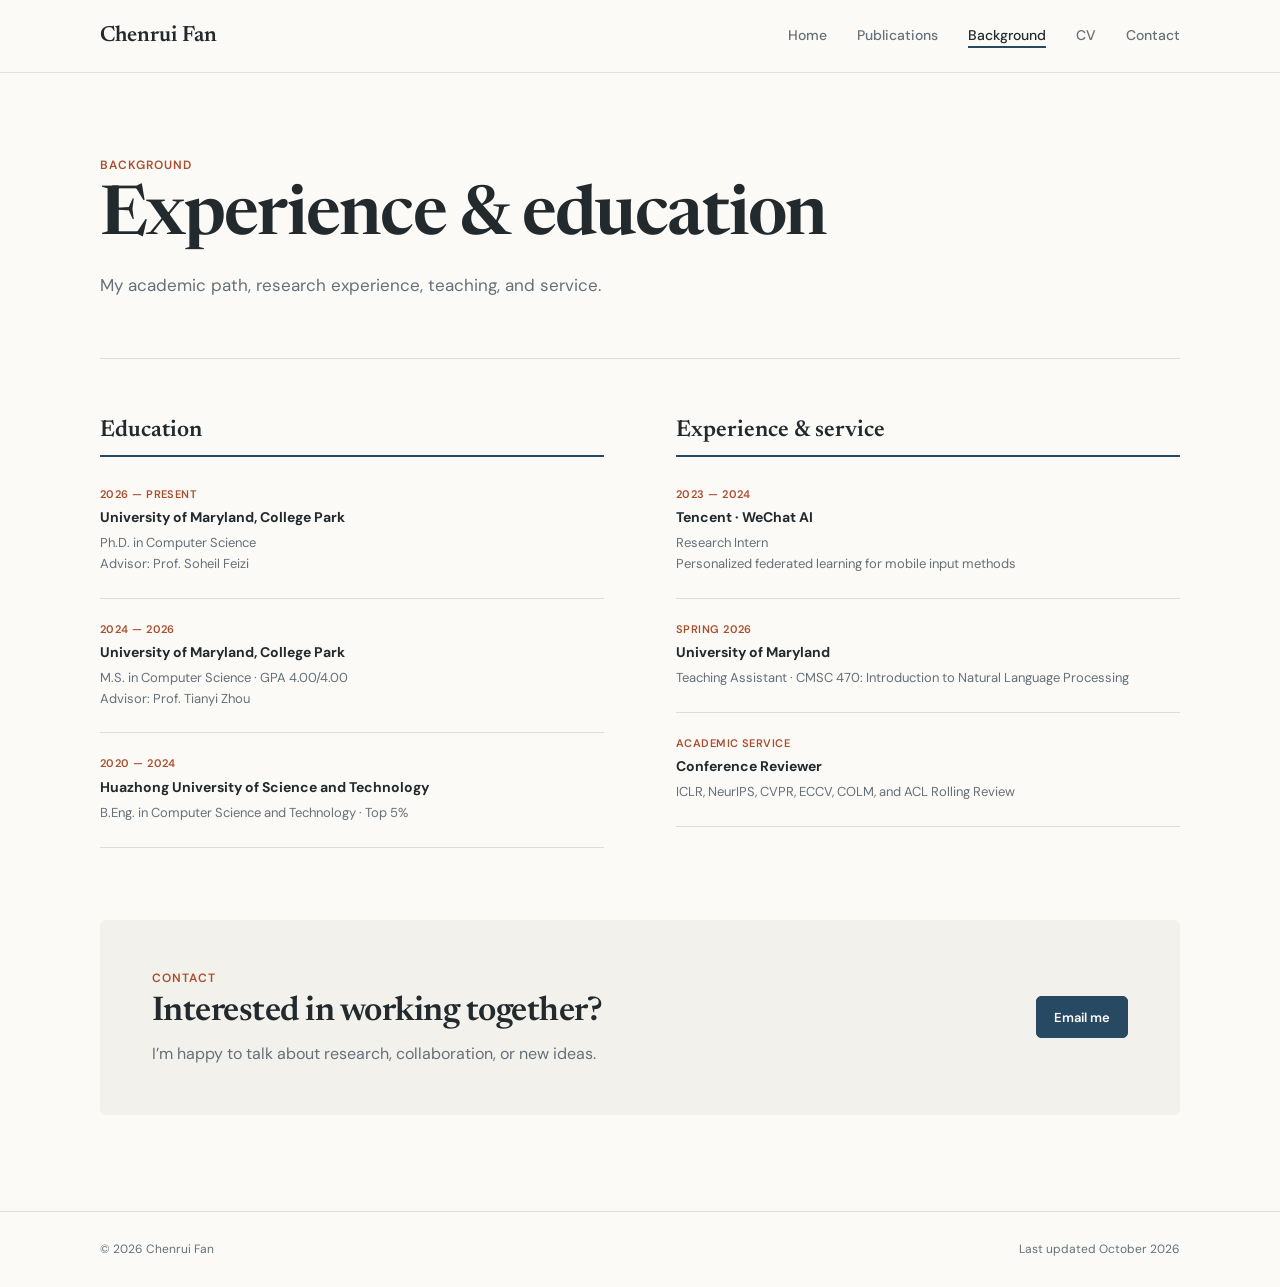
==== background.html @ 8d0bd859 "Deploy Chenrui Fan homepage" ====
<!doctype html>
<html lang="en">
  <head>
    <meta charset="UTF-8" />
    <meta name="viewport" content="width=device-width, initial-scale=1.0" />
    <meta name="description" content="Education, research experience, teaching, and academic service of Chenrui Fan." />
    <meta name="theme-color" content="#fbfaf7" />
    <title>Background · Chenrui Fan</title>
    <link rel="icon" href="data:image/svg+xml,%3Csvg xmlns='http://www.w3.org/2000/svg' viewBox='0 0 64 64'%3E%3Crect width='64' height='64' rx='12' fill='%23284962'/%3E%3Ctext x='32' y='41' text-anchor='middle' font-family='serif' font-size='30' fill='white'%3ECF%3C/text%3E%3C/svg%3E" />
    <link rel="preconnect" href="https://fonts.googleapis.com" />
    <link rel="preconnect" href="https://fonts.gstatic.com" crossorigin />
    <link href="https://fonts.googleapis.com/css2?family=DM+Sans:wght@400;500;600&family=Newsreader:opsz,wght@6..72,500;6..72,600&display=swap" rel="stylesheet" />
    <link rel="stylesheet" href="styles.css" />
  </head>
  <body>
    <header class="site-header">
      <div class="nav-wrap">
        <a class="site-name" href="index.html">Chenrui Fan</a>
        <button class="menu-button" type="button" aria-expanded="false" aria-controls="site-nav">Menu</button>
        <nav id="site-nav" aria-label="Primary navigation">
          <a href="index.html">Home</a>
          <a href="publications.html">Publications</a>
          <a class="active-page" href="background.html" aria-current="page">Background</a>
          <a href="cv.html">CV</a>
          <a href="contact.html">Contact</a>
        </nav>
      </div>
    </header>

    <main class="page-main">
      <header class="page-hero container">
        <p class="section-label">Background</p>
        <h1>Experience &amp; education</h1>
        <p>My academic path, research experience, teaching, and service.</p>
      </header>
      <section class="background-section container" aria-label="Experience and education">
        <div class="background-grid">
          <div>
            <h2 class="column-title">Education</h2>
            <article class="history-item"><div class="history-date">2026 — Present</div><h3>University of Maryland, College Park</h3><p>Ph.D. in Computer Science<br />Advisor: Prof. Soheil Feizi</p></article>
            <article class="history-item"><div class="history-date">2024 — 2026</div><h3>University of Maryland, College Park</h3><p>M.S. in Computer Science · GPA 4.00/4.00<br />Advisor: Prof. Tianyi Zhou</p></article>
            <article class="history-item"><div class="history-date">2020 — 2024</div><h3>Huazhong University of Science and Technology</h3><p>B.Eng. in Computer Science and Technology · Top 5%</p></article>
          </div>
          <div>
            <h2 class="column-title">Experience &amp; service</h2>
            <article class="history-item"><div class="history-date">2023 — 2024</div><h3>Tencent · WeChat AI</h3><p>Research Intern<br />Personalized federated learning for mobile input methods</p></article>
            <article class="history-item"><div class="history-date">Spring 2026</div><h3>University of Maryland</h3><p>Teaching Assistant · CMSC 470: Introduction to Natural Language Processing</p></article>
            <article class="history-item"><div class="history-date">Academic service</div><h3>Conference Reviewer</h3><p>ICLR, NeurIPS, CVPR, ECCV, COLM, and ACL Rolling Review</p></article>
          </div>
        </div>
      </section>
      <section class="contact container">
        <div><p class="section-label">Contact</p><h2>Interested in working together?</h2><p>I’m happy to talk about research, collaboration, or new ideas.</p></div>
        <button class="button primary" type="button" data-email-contact>Email me</button>
      </section>
    </main>
    <footer><div class="container"><span>© <span class="year"></span> Chenrui Fan</span><span>Last updated October 2026</span></div></footer>
    <script src="script.js"></script>
  </body>
</html>
---- styles.css ----
:root { --bg:#fbfaf7; --surface:#f3f1eb; --text:#222a2e; --muted:#667078; --accent:#284962; --accent-light:#e7eef2; --warm:#a94f2e; --deep-red:#8f2430; --border:#dcdedb; --serif:"Newsreader",Georgia,serif; --sans:"DM Sans",sans-serif; }
* { box-sizing:border-box; }
[hidden] { display:none!important; }
html { scroll-behavior:smooth; scroll-padding-top:92px; }
body { margin:0; color:var(--text); background:var(--bg); font:400 16px/1.7 var(--sans); -webkit-font-smoothing:antialiased; }
a { color:var(--accent); text-underline-offset:3px; text-decoration-thickness:1px; }
a:hover { color:var(--warm); }
img { max-width:100%; }
.container { width:min(1080px,calc(100% - 48px)); margin-inline:auto; }
.site-header { position:sticky; top:0; z-index:10; border-bottom:1px solid rgba(220,222,219,.9); background:rgba(251,250,247,.94); backdrop-filter:blur(12px); }
.nav-wrap { width:min(1080px,calc(100% - 48px)); min-height:72px; margin:auto; display:flex; align-items:center; justify-content:space-between; }
.site-name { color:var(--text); font:600 22px/1 var(--serif); text-decoration:none; }
nav { display:flex; gap:30px; }
nav a { color:var(--muted); font-size:14px; font-weight:500; text-decoration:none; }
nav a:hover { color:var(--accent); }
nav a.active-page { color:var(--text); box-shadow:inset 0 -2px var(--accent); }
.menu-button { display:none; border:0; background:none; color:var(--text); font:500 14px var(--sans); cursor:pointer; }
.intro { padding-top:88px; padding-bottom:64px; display:grid; grid-template-columns:315px minmax(0,1fr); gap:78px; align-items:start; }
.profile-photo { aspect-ratio:4/4.65; overflow:hidden; border-radius:5px; background:var(--surface); box-shadow:0 12px 30px rgba(35,42,46,.09); }
.profile-photo img { width:100%; height:100%; display:block; object-fit:cover; object-position:50% 43%; filter:saturate(.86); transition:filter .3s; }
.profile-photo:hover img { filter:saturate(1); }
.photo-caption { margin:12px 0 0; color:var(--muted); font-size:12px; }
.role { margin:4px 0 12px; color:var(--warm); font-size:13px; font-weight:600; letter-spacing:.06em; text-transform:uppercase; }
h1,h2,h3,h4,p { overflow-wrap:break-word; }
.intro h1 { margin:0 0 16px; font:600 clamp(46px,6vw,72px)/1.04 var(--serif); letter-spacing:-.025em; }
.lead { max-width:680px; margin:0 0 22px; color:#354047; font:500 clamp(23px,2.6vw,31px)/1.3 var(--serif); }
.intro-copy>p:not(.role):not(.lead) { max-width:680px; color:var(--muted); }
.availability-note { display:flex; align-items:center; gap:9px; margin-top:20px; color:var(--deep-red)!important; font-size:14px; font-weight:600; }
.availability-note span { width:8px; height:8px; flex:0 0 auto; border-radius:50%; background:var(--deep-red); box-shadow:0 0 0 4px rgba(143,36,48,.12); }
.primary-links { display:flex; flex-wrap:wrap; gap:10px; margin:30px 0 0; }
.button { display:inline-flex; align-items:center; justify-content:center; min-height:42px; padding:0 17px; border:1px solid var(--border); border-radius:5px; background:white; color:var(--text); font:600 13px var(--sans); text-decoration:none; cursor:pointer; transition:border-color .2s,color .2s,background .2s,transform .2s; }
.button:hover { border-color:var(--accent); color:var(--accent); transform:translateY(-1px); }
.button.primary { border-color:var(--accent); background:var(--accent); color:white; }
.button.primary:hover { border-color:#1e394d; background:#1e394d; color:white; }
.section { padding-top:72px; padding-bottom:80px; border-top:1px solid var(--border); }
.section-heading { display:grid; grid-template-columns:190px 1fr; gap:36px; margin-bottom:34px; }
.section-label { margin:7px 0 0; color:var(--warm); font-size:12px; font-weight:600; letter-spacing:.08em; text-transform:uppercase; }
.section-heading h2,.contact h2 { margin:0 0 8px; font:600 clamp(34px,4vw,45px)/1.15 var(--serif); letter-spacing:-.015em; }
.section-heading>div>p { max-width:650px; margin:0; color:var(--muted); }
.interest-list { display:grid; grid-template-columns:repeat(3,minmax(0,1fr)); gap:14px; }
.interest-list article { min-height:220px; display:flex; flex-direction:column; gap:20px; padding:24px; border:1px solid var(--border); border-radius:6px; background:var(--surface); transition:border-color .2s,transform .2s; }
.interest-list article:hover { border-color:#b9c3c9; transform:translateY(-2px); }
.interest-number { color:var(--warm); font-size:11px; font-weight:600; }
.interest-list h3 { margin:0 0 7px; font:600 25px/1.2 var(--serif); }
.interest-list p { margin:0; color:var(--muted); font-size:14px; line-height:1.6; }
.publication-tools { margin:0 0 18px 226px; }
.publication-filters { display:flex; flex-wrap:wrap; gap:7px; }
.publication-filters button { min-height:33px; padding:0 12px; border:1px solid var(--border); border-radius:4px; background:transparent; color:var(--muted); font:600 11px var(--sans); cursor:pointer; transition:background .2s,border-color .2s,color .2s; }
.publication-filters button:hover { border-color:var(--accent); color:var(--accent); }
.publication-filters button.active { border-color:var(--accent); background:var(--accent); color:white; }
.publication-status { min-height:20px; margin:10px 0 0; color:var(--muted); font-size:11px; }
.publication-list { margin-left:226px; border-top:1px solid var(--border); }
.publication { display:grid; grid-template-columns:145px 1fr; gap:24px; padding:28px 0; border-bottom:1px solid var(--border); }
.venue { display:flex; flex-direction:column; gap:4px; padding-top:3px; color:var(--muted); font-size:11px; line-height:1.45; }
.venue strong { color:var(--accent); font-size:12px; letter-spacing:.02em; }
.featured .venue span { color:var(--warm); font-weight:600; }
.publication h3 { margin:0 0 8px; font:600 22px/1.28 var(--serif); }
.publication h3 a { color:var(--text); text-decoration:none; }
.publication h3 a:hover { color:var(--accent); }
.publication-copy>p { margin:0; color:var(--muted); font-size:13px; line-height:1.55; }
.publication-copy b { color:var(--text); font-weight:600; }
.paper-links { display:flex; flex-wrap:wrap; gap:7px; align-items:center; margin-top:12px; }
.paper-links a,.paper-links span { padding:3px 8px; border-radius:3px; background:var(--accent-light); color:var(--accent); font-size:10px; font-weight:600; text-decoration:none; }
.paper-links a { background:var(--accent); color:white; }
.paper-links a:hover { background:var(--warm); color:white; }
.equal-note { color:var(--warm); }
.publication-expand { margin:20px 0 0 226px; }
.expand-publications { width:100%; min-height:44px; border:1px solid var(--border); border-radius:4px; background:transparent; color:var(--accent); font:600 12px var(--sans); cursor:pointer; transition:background .2s,border-color .2s; }
.expand-publications:hover { border-color:var(--accent); background:var(--accent-light); }
.background-grid { margin-left:226px; display:grid; grid-template-columns:1fr 1fr; gap:72px; }
.column-title { margin:0 0 7px; padding-bottom:13px; border-bottom:2px solid var(--accent); font:600 23px var(--serif); }
.history-item { padding:21px 0 23px; border-bottom:1px solid var(--border); }
.history-date { margin-bottom:5px; color:var(--warm); font-size:11px; font-weight:600; letter-spacing:.04em; text-transform:uppercase; }
.history-item h4 { margin:0 0 5px; font-size:14px; line-height:1.4; }
.history-item p { margin:0; color:var(--muted); font-size:13px; line-height:1.6; }
.contact { margin-top:0; margin-bottom:96px; padding:48px 52px; display:flex; align-items:center; justify-content:space-between; gap:32px; border-radius:6px; background:var(--surface); }
.contact .section-label { margin:0 0 5px; }
.contact h2 { font-size:34px; }
.contact p:last-child { margin:0; color:var(--muted); }
footer { padding:27px 0; border-top:1px solid var(--border); color:var(--muted); font-size:12px; }
footer .container { display:flex; justify-content:space-between; gap:20px; }
.visually-hidden { position:absolute; width:1px; height:1px; padding:0; margin:-1px; overflow:hidden; clip:rect(0,0,0,0); white-space:nowrap; border:0; }
.page-main { min-height:calc(100vh - 129px); }
.page-hero { padding-top:82px; padding-bottom:58px; border-bottom:1px solid var(--border); }
.page-hero .section-label { margin:0 0 8px; }
.page-hero h1 { max-width:820px; margin:0 0 16px; font:600 clamp(46px,6vw,68px)/1.05 var(--serif); letter-spacing:-.025em; }
.page-hero>p:last-child { max-width:740px; margin:0; color:var(--muted); font-size:17px; }
.publication-section { padding-top:44px; padding-bottom:96px; }
.publications-page .publication-tools,.publications-page .publication-list { margin-left:0; }
.publications-page .publication-tools { position:sticky; top:72px; z-index:5; margin-bottom:0; padding:16px 0 12px; border-bottom:1px solid var(--border); background:rgba(251,250,247,.96); backdrop-filter:blur(10px); }
.publications-page .publication-list { border-top:0; }
.home-links { display:grid; grid-template-columns:1fr 1fr; gap:18px; padding-bottom:48px; }
.home-links a { min-height:170px; padding:30px; display:flex; flex-direction:column; justify-content:flex-end; border:1px solid var(--border); border-radius:6px; background:var(--surface); color:var(--text); text-decoration:none; transition:border-color .2s,transform .2s; }
.home-links a:hover { border-color:var(--accent); color:var(--text); transform:translateY(-2px); }
.home-links span { margin-bottom:auto; color:var(--warm); font-size:11px; font-weight:600; letter-spacing:.07em; text-transform:uppercase; }
.home-links strong { font:600 25px/1.25 var(--serif); }
.home-links em { margin-top:5px; color:var(--muted); font-size:12px; font-style:normal; }
.background-section { padding-top:60px; padding-bottom:72px; }
.background-section .background-grid { margin-left:0; }
.background-section .history-item h3 { margin:0 0 5px; font-size:14px; line-height:1.4; }
.contact-page { padding-top:60px; padding-bottom:96px; display:grid; grid-template-columns:minmax(0,.85fr) minmax(0,1.15fr); gap:84px; }
.contact-intro h2 { max-width:430px; margin:0 0 16px; font:600 34px/1.2 var(--serif); letter-spacing:-.01em; }
.contact-intro p { max-width:470px; margin:0 0 28px; color:var(--muted); }
.contact-directory { border-top:1px solid var(--border); }
.contact-directory a,.email-directory-item { width:100%; display:grid; grid-template-columns:120px 1fr auto; gap:20px; align-items:center; padding:24px 0; border:0; border-bottom:1px solid var(--border); background:transparent; color:var(--text); font-family:var(--sans); text-align:left; text-decoration:none; cursor:pointer; }
.contact-directory a:hover strong,.contact-directory a:hover em,.email-directory-item:hover strong,.email-directory-item:hover em { color:var(--warm); }
.contact-directory span { color:var(--muted); font-size:11px; font-weight:600; letter-spacing:.06em; text-transform:uppercase; }
.contact-directory strong { font:600 20px/1.25 var(--serif); transition:color .2s; }
.contact-directory em { color:var(--accent); font-size:11px; font-style:normal; font-weight:600; transition:color .2s; }
.cv-hero { display:flex; align-items:flex-end; justify-content:space-between; gap:36px; }
.cv-hero>div:first-child { min-width:0; }
.cv-actions { display:flex; flex-wrap:wrap; justify-content:flex-end; gap:9px; padding-bottom:4px; }
.cv-document { padding-top:42px; padding-bottom:96px; }
.cv-document object { width:100%; height:1120px; display:block; border:1px solid var(--border); border-radius:6px; background:var(--surface); box-shadow:0 12px 32px rgba(35,42,46,.07); }
@media (max-width:800px) { .intro{grid-template-columns:240px 1fr;gap:42px;padding-top:64px}.section-heading{grid-template-columns:135px 1fr}.publication-tools,.publication-list,.publication-expand,.background-grid{margin-left:171px}.publication{grid-template-columns:115px 1fr}.background-grid{grid-template-columns:1fr;gap:54px} }
@media (max-width:640px) { .container,.nav-wrap{width:min(100% - 36px,1080px)}.nav-wrap{min-height:64px}.menu-button{display:block}nav{position:absolute;top:64px;left:0;right:0;display:none;padding:15px 18px 19px;flex-direction:column;gap:12px;border-bottom:1px solid var(--border);background:var(--bg)}nav.open{display:flex}nav a.active-page{box-shadow:none;color:var(--accent)}.intro{padding-top:44px;padding-bottom:68px;grid-template-columns:1fr;gap:34px}.profile-column{width:min(76vw,330px)}.profile-photo{aspect-ratio:4/4.4}.intro h1{font-size:48px}.lead{font-size:24px}.section{padding-top:58px;padding-bottom:64px}.section-heading{display:block;margin-bottom:28px}.section-heading .section-label{margin-bottom:7px}.interest-list,.publication-tools,.publication-list,.publication-expand,.background-grid{margin-left:0}.interest-list{grid-template-columns:1fr}.interest-list article{min-height:0}.page-hero{padding-top:54px;padding-bottom:42px}.page-hero h1{font-size:46px}.publication-section{padding-top:25px;padding-bottom:68px}.publications-page .publication-tools{top:64px;padding-top:12px}.publication-filters{gap:6px}.publication-filters button{min-height:31px;padding:0 10px;font-size:10px}.publication{grid-template-columns:1fr;gap:8px}.venue{padding-top:0}.home-links{grid-template-columns:1fr;padding-bottom:44px}.home-links a{min-height:145px}.background-section{padding-top:42px;padding-bottom:60px}.contact-page{padding-top:42px;padding-bottom:68px;grid-template-columns:1fr;gap:50px}.contact-directory a,.email-directory-item{grid-template-columns:1fr;gap:3px;padding:20px 0}.contact-directory em{margin-top:5px}.cv-hero{align-items:flex-start;flex-direction:column}.cv-actions{justify-content:flex-start;padding-bottom:0}.cv-document{padding-top:28px;padding-bottom:68px}.cv-document object{height:72vh;min-height:540px}.contact{margin-top:0;margin-bottom:60px;padding:34px 26px;align-items:flex-start;flex-direction:column}.contact h2{font-size:30px}footer .container{flex-direction:column;gap:4px} }
@media (prefers-reduced-motion:reduce) { html{scroll-behavior:auto}*{transition:none!important} }
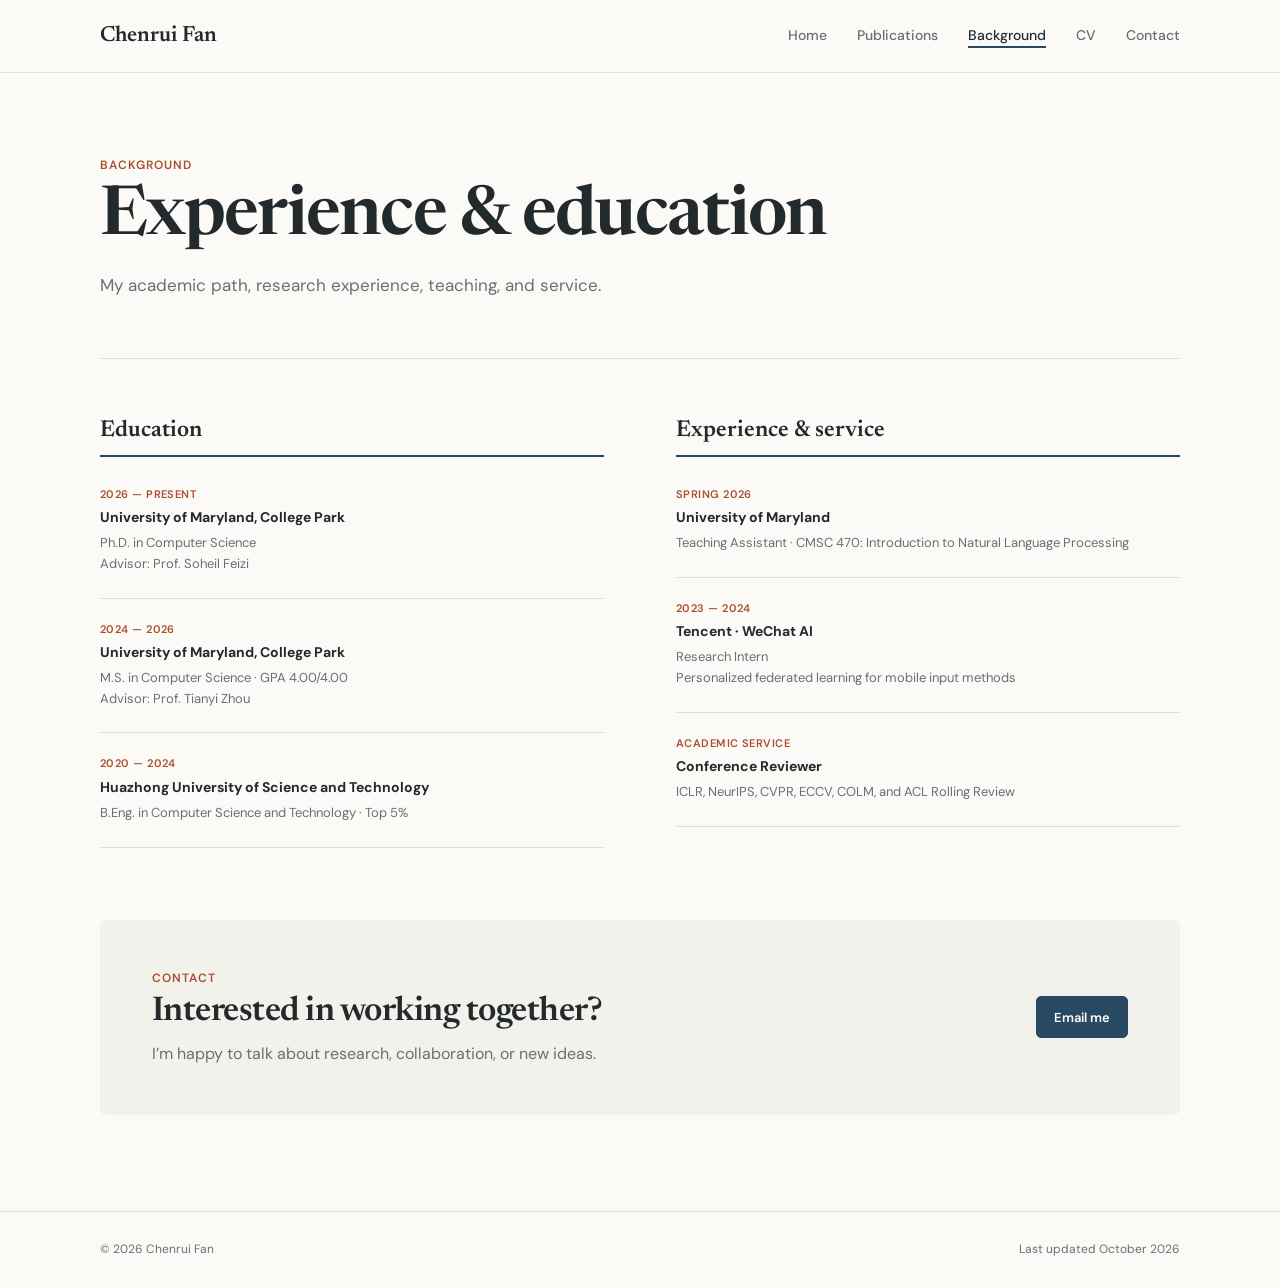
==== commit f0b2bbc2: "Order experience entries chronologically" ====
--- a/background.html
+++ b/background.html
@@ -43,8 +43,8 @@
           </div>
           <div>
             <h2 class="column-title">Experience &amp; service</h2>
+            <article class="history-item"><div class="history-date">Spring 2026</div><h3>University of Maryland</h3><p>Teaching Assistant · CMSC 470: Introduction to Natural Language Processing</p></article>
             <article class="history-item"><div class="history-date">2023 — 2024</div><h3>Tencent · WeChat AI</h3><p>Research Intern<br />Personalized federated learning for mobile input methods</p></article>
-            <article class="history-item"><div class="history-date">Spring 2026</div><h3>University of Maryland</h3><p>Teaching Assistant · CMSC 470: Introduction to Natural Language Processing</p></article>
             <article class="history-item"><div class="history-date">Academic service</div><h3>Conference Reviewer</h3><p>ICLR, NeurIPS, CVPR, ECCV, COLM, and ACL Rolling Review</p></article>
           </div>
         </div>
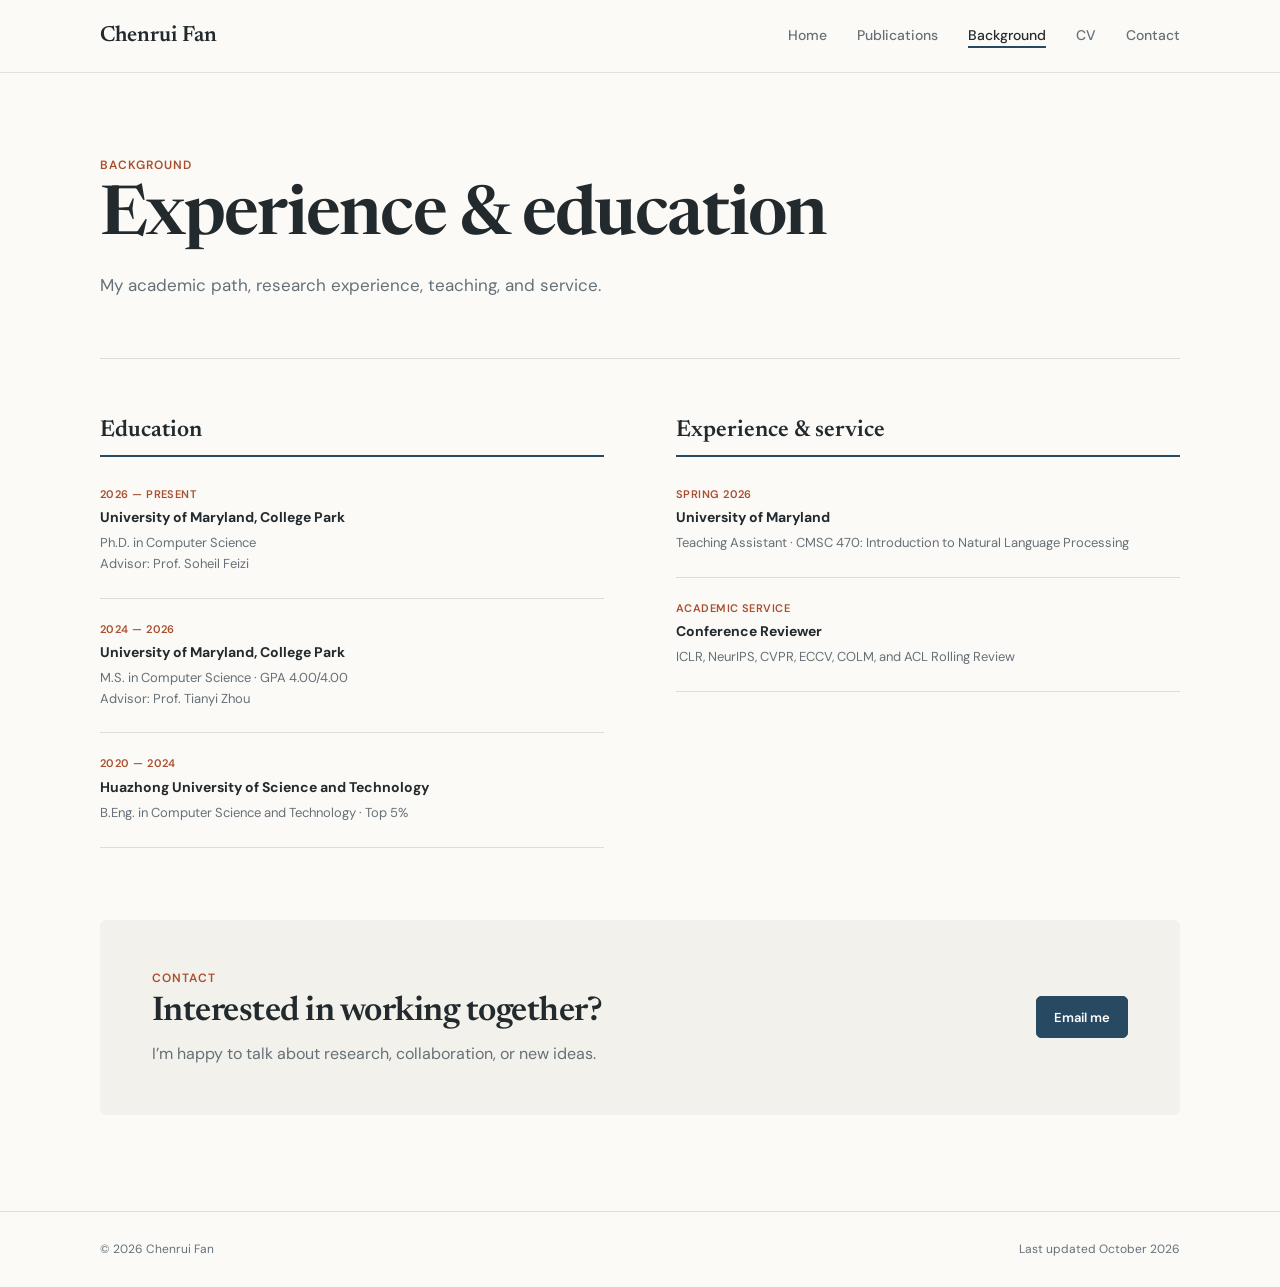
==== commit 91eec3e2: "Update website" ====
--- a/background.html
+++ b/background.html
@@ -44,7 +44,6 @@
           <div>
             <h2 class="column-title">Experience &amp; service</h2>
             <article class="history-item"><div class="history-date">Spring 2026</div><h3>University of Maryland</h3><p>Teaching Assistant · CMSC 470: Introduction to Natural Language Processing</p></article>
-            <article class="history-item"><div class="history-date">2023 — 2024</div><h3>Tencent · WeChat AI</h3><p>Research Intern<br />Personalized federated learning for mobile input methods</p></article>
             <article class="history-item"><div class="history-date">Academic service</div><h3>Conference Reviewer</h3><p>ICLR, NeurIPS, CVPR, ECCV, COLM, and ACL Rolling Review</p></article>
           </div>
         </div>
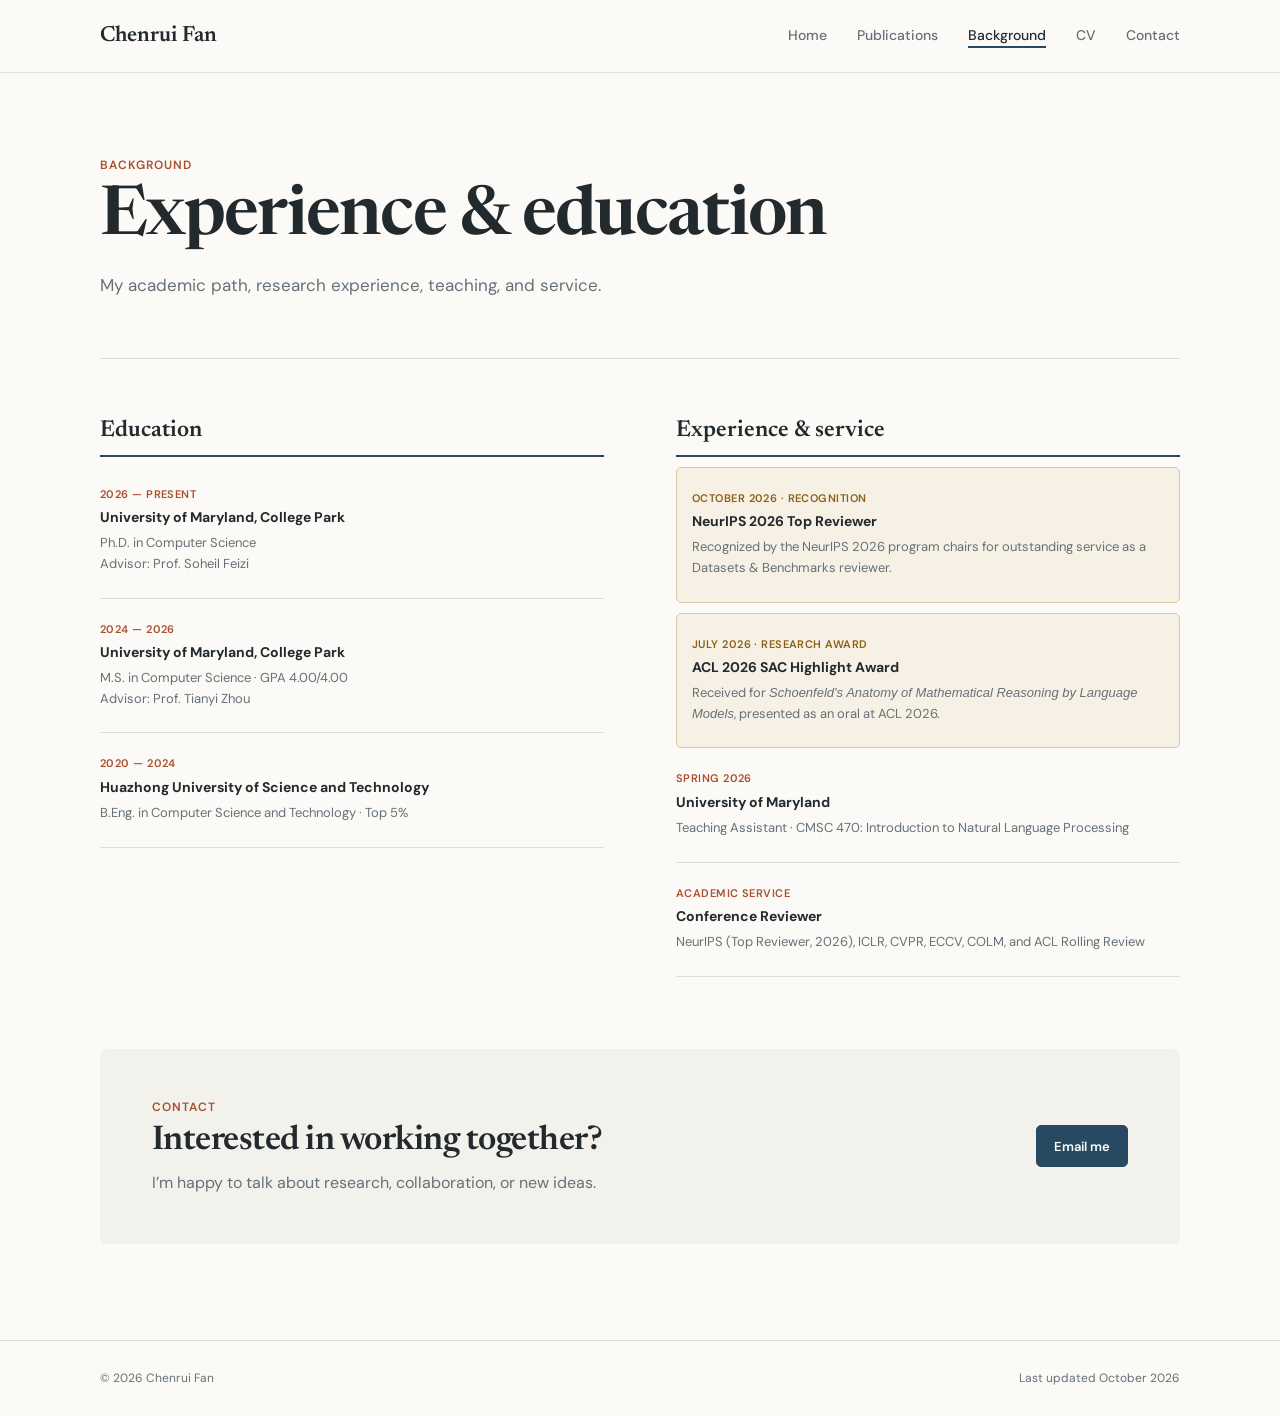
==== commit d48fccd1: "Add 2026 reviewer and research honors" ====
--- a/background.html
+++ b/background.html
@@ -41,10 +41,12 @@
             <article class="history-item"><div class="history-date">2024 — 2026</div><h3>University of Maryland, College Park</h3><p>M.S. in Computer Science · GPA 4.00/4.00<br />Advisor: Prof. Tianyi Zhou</p></article>
             <article class="history-item"><div class="history-date">2020 — 2024</div><h3>Huazhong University of Science and Technology</h3><p>B.Eng. in Computer Science and Technology · Top 5%</p></article>
           </div>
-          <div>
+          <div id="honors">
             <h2 class="column-title">Experience &amp; service</h2>
+            <article class="history-item honor-history"><div class="history-date">October 2026 · Recognition</div><h3>NeurIPS 2026 Top Reviewer</h3><p>Recognized by the NeurIPS 2026 program chairs for outstanding service as a Datasets &amp; Benchmarks reviewer.</p></article>
+            <article class="history-item honor-history"><div class="history-date">July 2026 · Research award</div><h3>ACL 2026 SAC Highlight Award</h3><p>Received for <em>Schoenfeld's Anatomy of Mathematical Reasoning by Language Models</em>, presented as an oral at ACL 2026.</p></article>
             <article class="history-item"><div class="history-date">Spring 2026</div><h3>University of Maryland</h3><p>Teaching Assistant · CMSC 470: Introduction to Natural Language Processing</p></article>
-            <article class="history-item"><div class="history-date">Academic service</div><h3>Conference Reviewer</h3><p>ICLR, NeurIPS, CVPR, ECCV, COLM, and ACL Rolling Review</p></article>
+            <article class="history-item"><div class="history-date">Academic service</div><h3>Conference Reviewer</h3><p>NeurIPS (Top Reviewer, 2026), ICLR, CVPR, ECCV, COLM, and ACL Rolling Review</p></article>
           </div>
         </div>
       </section>
--- a/styles.css
+++ b/styles.css
@@ -73,6 +73,8 @@
 .history-date { margin-bottom:5px; color:var(--warm); font-size:11px; font-weight:600; letter-spacing:.04em; text-transform:uppercase; }
 .history-item h4 { margin:0 0 5px; font-size:14px; line-height:1.4; }
 .history-item p { margin:0; color:var(--muted); font-size:13px; line-height:1.6; }
+.honor-history { margin-top:10px; padding-inline:15px; border:1px solid #d9c8a7; border-radius:5px; background:#f7f1e5; }
+.honor-history .history-date { color:#8b5f16; }
 .contact { margin-top:0; margin-bottom:96px; padding:48px 52px; display:flex; align-items:center; justify-content:space-between; gap:32px; border-radius:6px; background:var(--surface); }
 .contact .section-label { margin:0 0 5px; }
 .contact h2 { font-size:34px; }
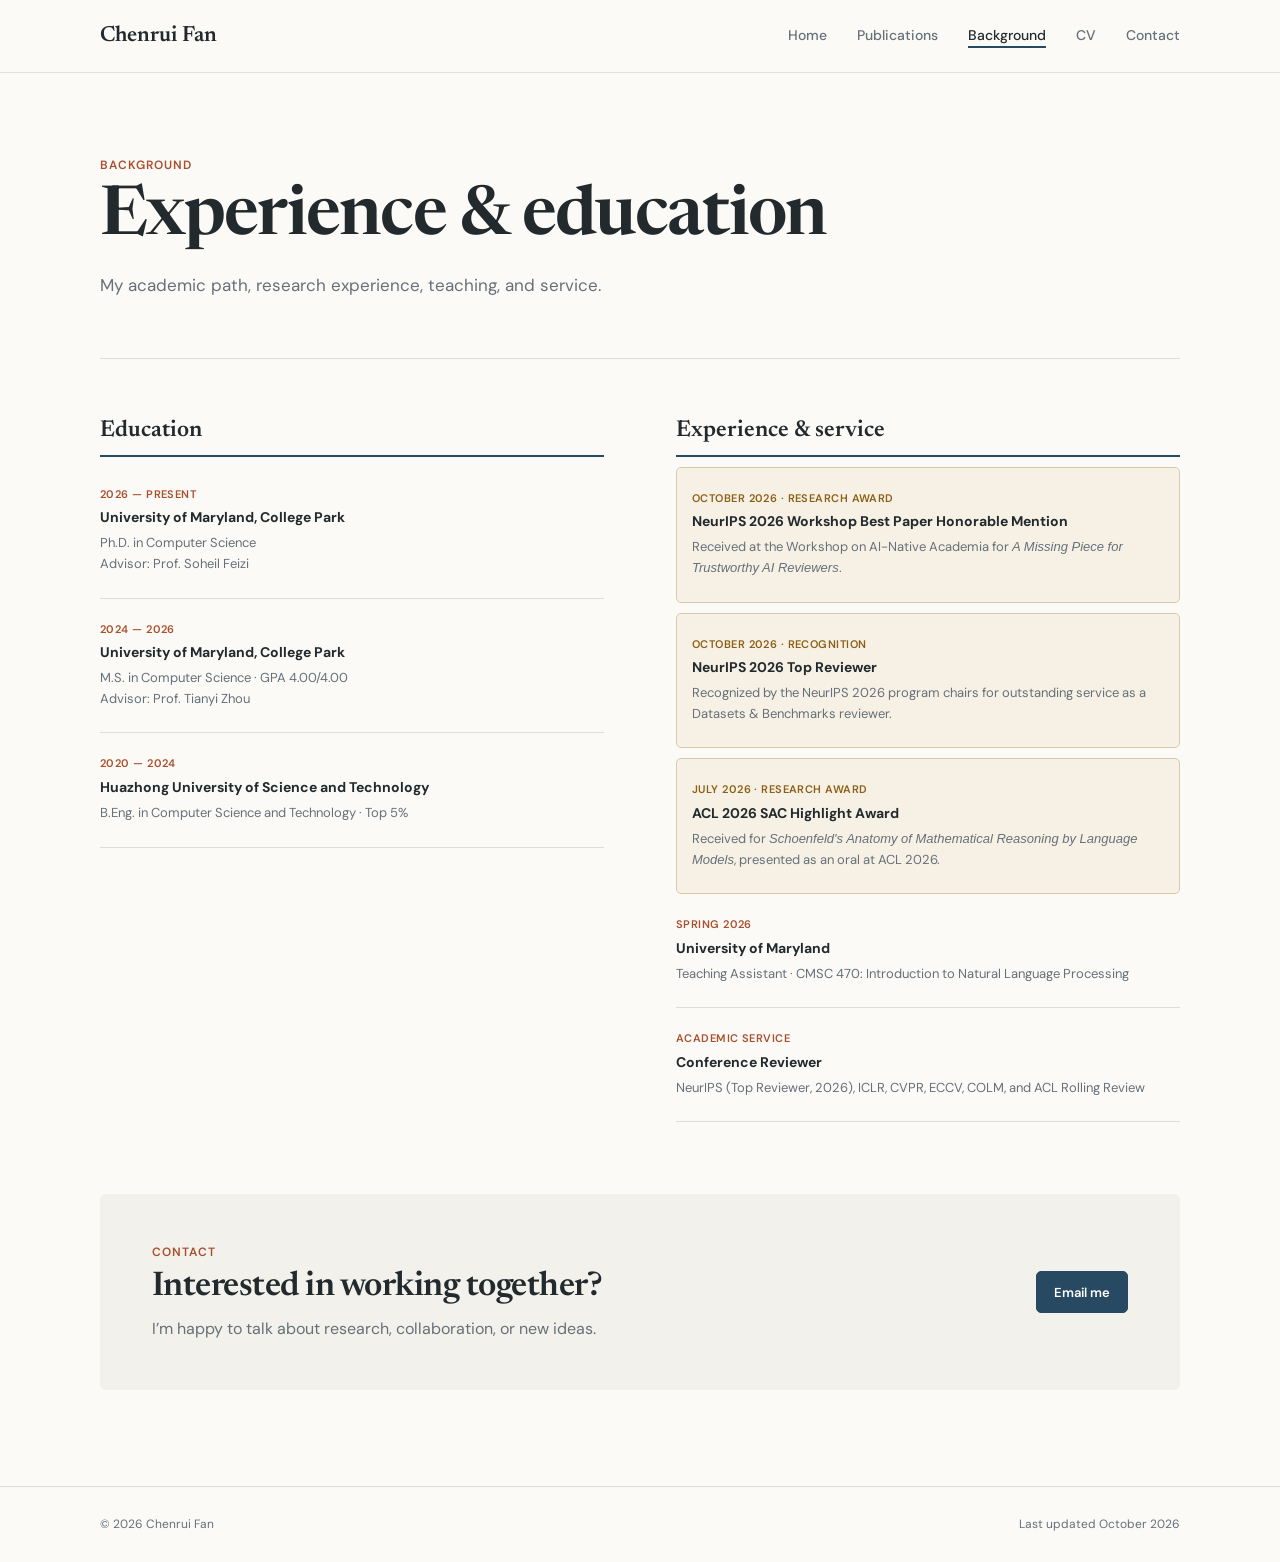
==== commit c85950a3: "Add AI-Native Academia award and paper" ====
--- a/background.html
+++ b/background.html
@@ -43,6 +43,7 @@
           </div>
           <div id="honors">
             <h2 class="column-title">Experience &amp; service</h2>
+            <article class="history-item honor-history"><div class="history-date">October 2026 · Research award</div><h3>NeurIPS 2026 Workshop Best Paper Honorable Mention</h3><p>Received at the Workshop on AI-Native Academia for <em>A Missing Piece for Trustworthy AI Reviewers</em>.</p></article>
             <article class="history-item honor-history"><div class="history-date">October 2026 · Recognition</div><h3>NeurIPS 2026 Top Reviewer</h3><p>Recognized by the NeurIPS 2026 program chairs for outstanding service as a Datasets &amp; Benchmarks reviewer.</p></article>
             <article class="history-item honor-history"><div class="history-date">July 2026 · Research award</div><h3>ACL 2026 SAC Highlight Award</h3><p>Received for <em>Schoenfeld's Anatomy of Mathematical Reasoning by Language Models</em>, presented as an oral at ACL 2026.</p></article>
             <article class="history-item"><div class="history-date">Spring 2026</div><h3>University of Maryland</h3><p>Teaching Assistant · CMSC 470: Introduction to Natural Language Processing</p></article>
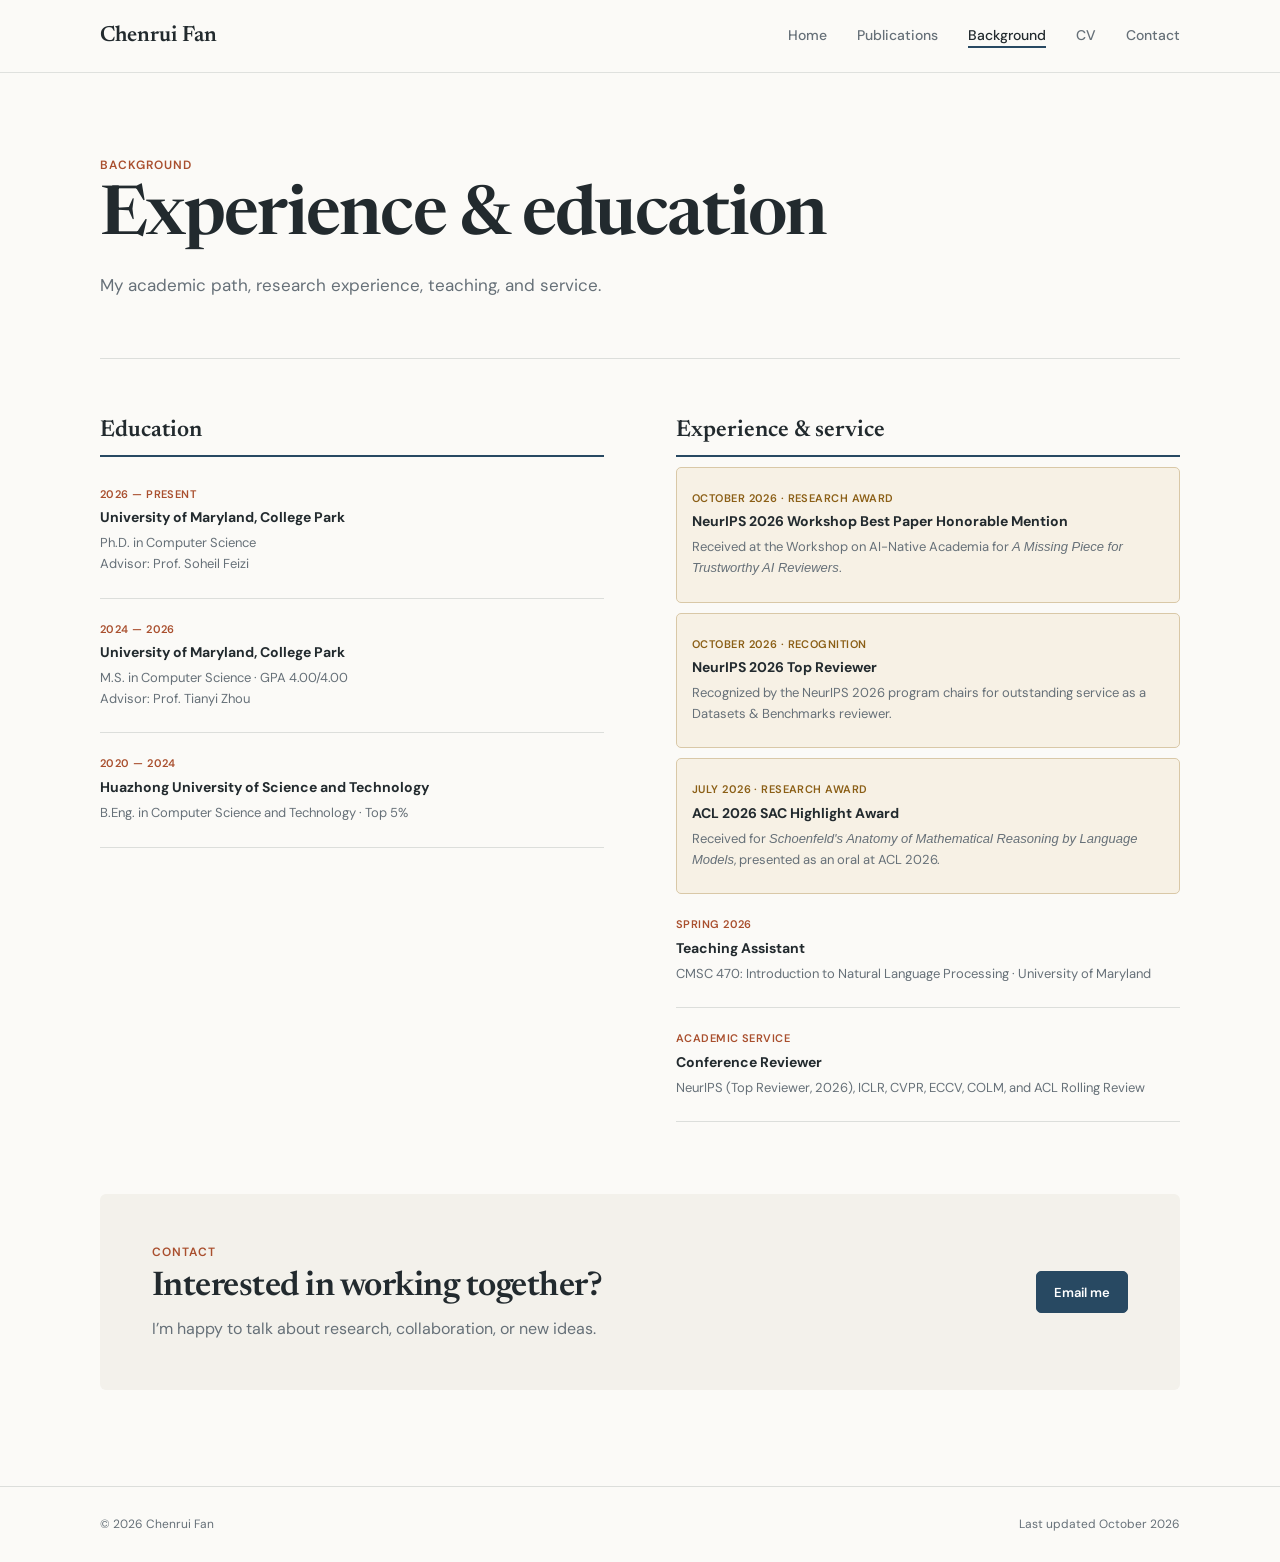
==== commit ebaf3fb3: "Clarify teaching assistant role" ====
--- a/background.html
+++ b/background.html
@@ -46,7 +46,7 @@
             <article class="history-item honor-history"><div class="history-date">October 2026 · Research award</div><h3>NeurIPS 2026 Workshop Best Paper Honorable Mention</h3><p>Received at the Workshop on AI-Native Academia for <em>A Missing Piece for Trustworthy AI Reviewers</em>.</p></article>
             <article class="history-item honor-history"><div class="history-date">October 2026 · Recognition</div><h3>NeurIPS 2026 Top Reviewer</h3><p>Recognized by the NeurIPS 2026 program chairs for outstanding service as a Datasets &amp; Benchmarks reviewer.</p></article>
             <article class="history-item honor-history"><div class="history-date">July 2026 · Research award</div><h3>ACL 2026 SAC Highlight Award</h3><p>Received for <em>Schoenfeld's Anatomy of Mathematical Reasoning by Language Models</em>, presented as an oral at ACL 2026.</p></article>
-            <article class="history-item"><div class="history-date">Spring 2026</div><h3>University of Maryland</h3><p>Teaching Assistant · CMSC 470: Introduction to Natural Language Processing</p></article>
+            <article class="history-item"><div class="history-date">Spring 2026</div><h3>Teaching Assistant</h3><p>CMSC 470: Introduction to Natural Language Processing · University of Maryland</p></article>
             <article class="history-item"><div class="history-date">Academic service</div><h3>Conference Reviewer</h3><p>NeurIPS (Top Reviewer, 2026), ICLR, CVPR, ECCV, COLM, and ACL Rolling Review</p></article>
           </div>
         </div>
